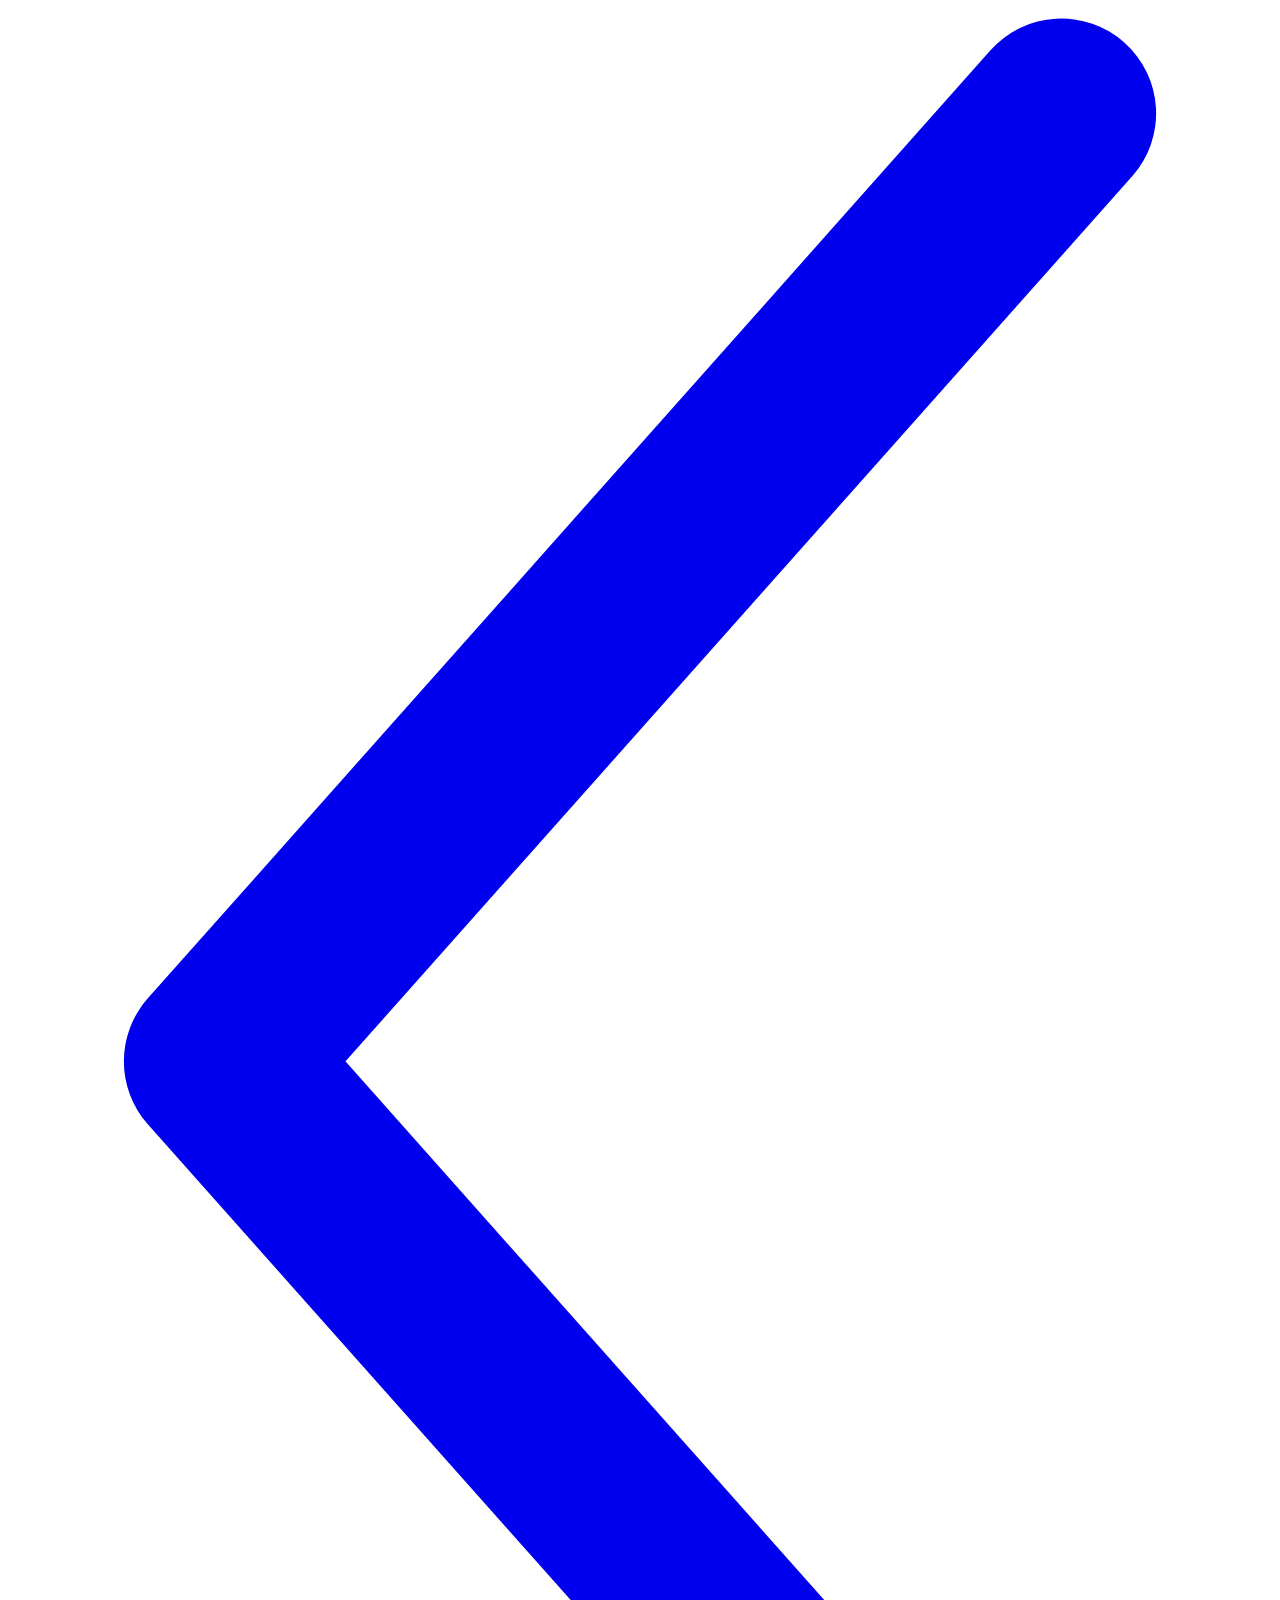
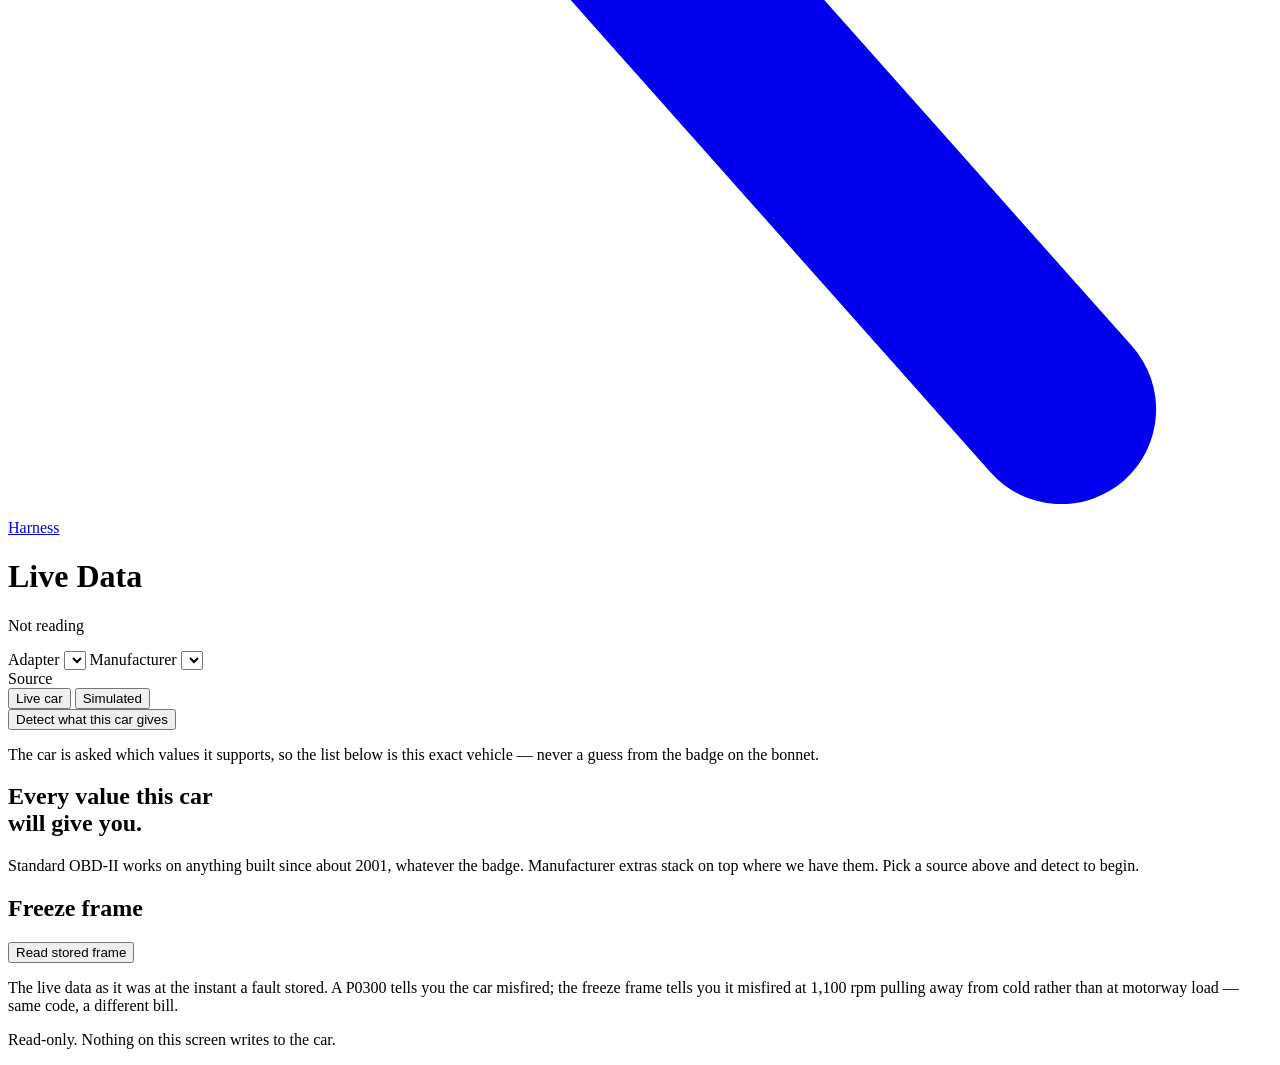
==== frontend/live.html @ b5c5eb15 "Checkpoint: concurrent session work-in-progress A save point, not a reviewed change. This sweeps up " ====
<!doctype html>
<html lang="en-GB">
<head>
<meta charset="utf-8" />
<meta name="viewport" content="width=device-width, initial-scale=1, viewport-fit=cover" />
<title>Live Data — Car Harness</title>
<meta name="theme-color" content="#000000" />
<link rel="manifest" href="/manifest.webmanifest" />
<link rel="icon" href="/icons/icon-192.png" />
<link rel="stylesheet" href="/live.css" />
<script>document.documentElement.classList.add('js')</script>
</head>
<body>

<header class="bar" id="bar">
  <div class="bar__inner">
    <a class="bar__back" href="/index.html" aria-label="Back to Car Harness">
      <svg viewBox="0 0 12 20" aria-hidden="true" focusable="false"><path d="M10 1 2 10l8 9" fill="none" stroke="currentColor" stroke-width="1.8" stroke-linecap="round" stroke-linejoin="round"/></svg>
      <span>Harness</span>
    </a>
    <h1 class="bar__title">Live Data</h1>
    <p class="bar__status" id="status" role="status" aria-live="polite">
      <span class="dot" id="status-dot" data-state="idle"></span>
      <span id="status-text">Not reading</span>
    </p>
  </div>
</header>

<main>

  <!-- ---------------------------------------------------------------- setup -->
  <section class="setup" aria-label="Connection">
    <div class="wrap">
      <div class="setup__grid">
        <label class="field">
          <span class="field__label">Adapter</span>
          <select id="adapter" class="select"></select>
        </label>
        <label class="field">
          <span class="field__label">Manufacturer</span>
          <select id="brand" class="select"></select>
        </label>
        <div class="field">
          <span class="field__label">Source</span>
          <div class="segmented" role="radiogroup" aria-label="Data source">
            <button type="button" class="segmented__opt is-on" data-mode="real" role="radio" aria-checked="true">Live car</button>
            <button type="button" class="segmented__opt" data-mode="sim" role="radio" aria-checked="false">Simulated</button>
          </div>
        </div>
        <div class="field field--go">
          <button type="button" class="btn btn--primary" id="detect">Detect what this car gives</button>
        </div>
      </div>
      <p class="setup__note" id="setup-note">
        The car is asked which values it supports, so the list below is this exact vehicle —
        never a guess from the badge on the bonnet.
      </p>
    </div>
  </section>

  <!-- ----------------------------------------------------------------- hero -->
  <section class="hero" id="hero">
    <div class="wrap">
      <h2 class="hero__title" data-reveal>Every value this car<br />will give you.</h2>
      <p class="hero__lede" data-reveal style="--d:120ms">
        Standard OBD-II works on anything built since about 2001, whatever the badge.
        Manufacturer extras stack on top where we have them. Pick a source above and
        detect to begin.
      </p>
    </div>
  </section>

  <!-- --------------------------------------------------------------- watching -->
  <section class="watch" id="watch" hidden aria-label="Values being watched">
    <div class="wrap">
      <div class="section-head">
        <h2 class="section-head__title">Watching</h2>
        <div class="section-head__tools">
          <p class="rate" id="rate"></p>
          <button type="button" class="btn btn--ghost" id="record">Record</button>
          <button type="button" class="btn btn--ghost" id="reset-holds">Reset min/max</button>
          <button type="button" class="btn btn--primary" id="stream">Start</button>
        </div>
      </div>
      <p class="cost" id="cost" hidden></p>
      <div class="gauges" id="gauges"></div>
      <p class="empty" id="watch-empty">
        Nothing selected yet. Choose values from the list below — over a Bluetooth dongle
        each one costs time, so a focused handful updates far faster than everything at once.
      </p>
    </div>
  </section>

  <!-- --------------------------------------------------------------- catalog -->
  <section class="catalog" id="catalog" hidden aria-label="All available values">
    <div class="wrap">
      <div class="section-head">
        <h2 class="section-head__title">Available on this car</h2>
        <p class="section-head__meta" id="catalog-meta"></p>
      </div>

      <div class="filters">
        <label class="search">
          <svg viewBox="0 0 16 16" aria-hidden="true" focusable="false"><circle cx="7" cy="7" r="5" fill="none" stroke="currentColor" stroke-width="1.6"/><path d="m11 11 4 4" fill="none" stroke="currentColor" stroke-width="1.6" stroke-linecap="round"/></svg>
          <input type="search" id="search" placeholder="Search values" aria-label="Search values" autocomplete="off" />
        </label>
        <div class="pills" id="group-pills" role="group" aria-label="Filter by group"></div>
      </div>

      <div id="channel-groups"></div>
    </div>
  </section>

  <!-- ----------------------------------------------------------- freeze frame -->
  <section class="freeze" id="freeze" aria-label="Freeze frame">
    <div class="wrap">
      <div class="section-head">
        <h2 class="section-head__title">Freeze frame</h2>
        <button type="button" class="btn btn--ghost" id="freeze-btn">Read stored frame</button>
      </div>
      <p class="freeze__lede">
        The live data as it was at the instant a fault stored. A P0300 tells you the car
        misfired; the freeze frame tells you it misfired at 1,100&nbsp;rpm pulling away from
        cold rather than at motorway load — same code, a different bill.
      </p>
      <div id="freeze-out"></div>
    </div>
  </section>

</main>

<footer class="foot">
  <div class="wrap">
    <p id="foot-note">Read-only. Nothing on this screen writes to the car.</p>
  </div>
</footer>

<script src="/live.js"></script>
</body>
</html>
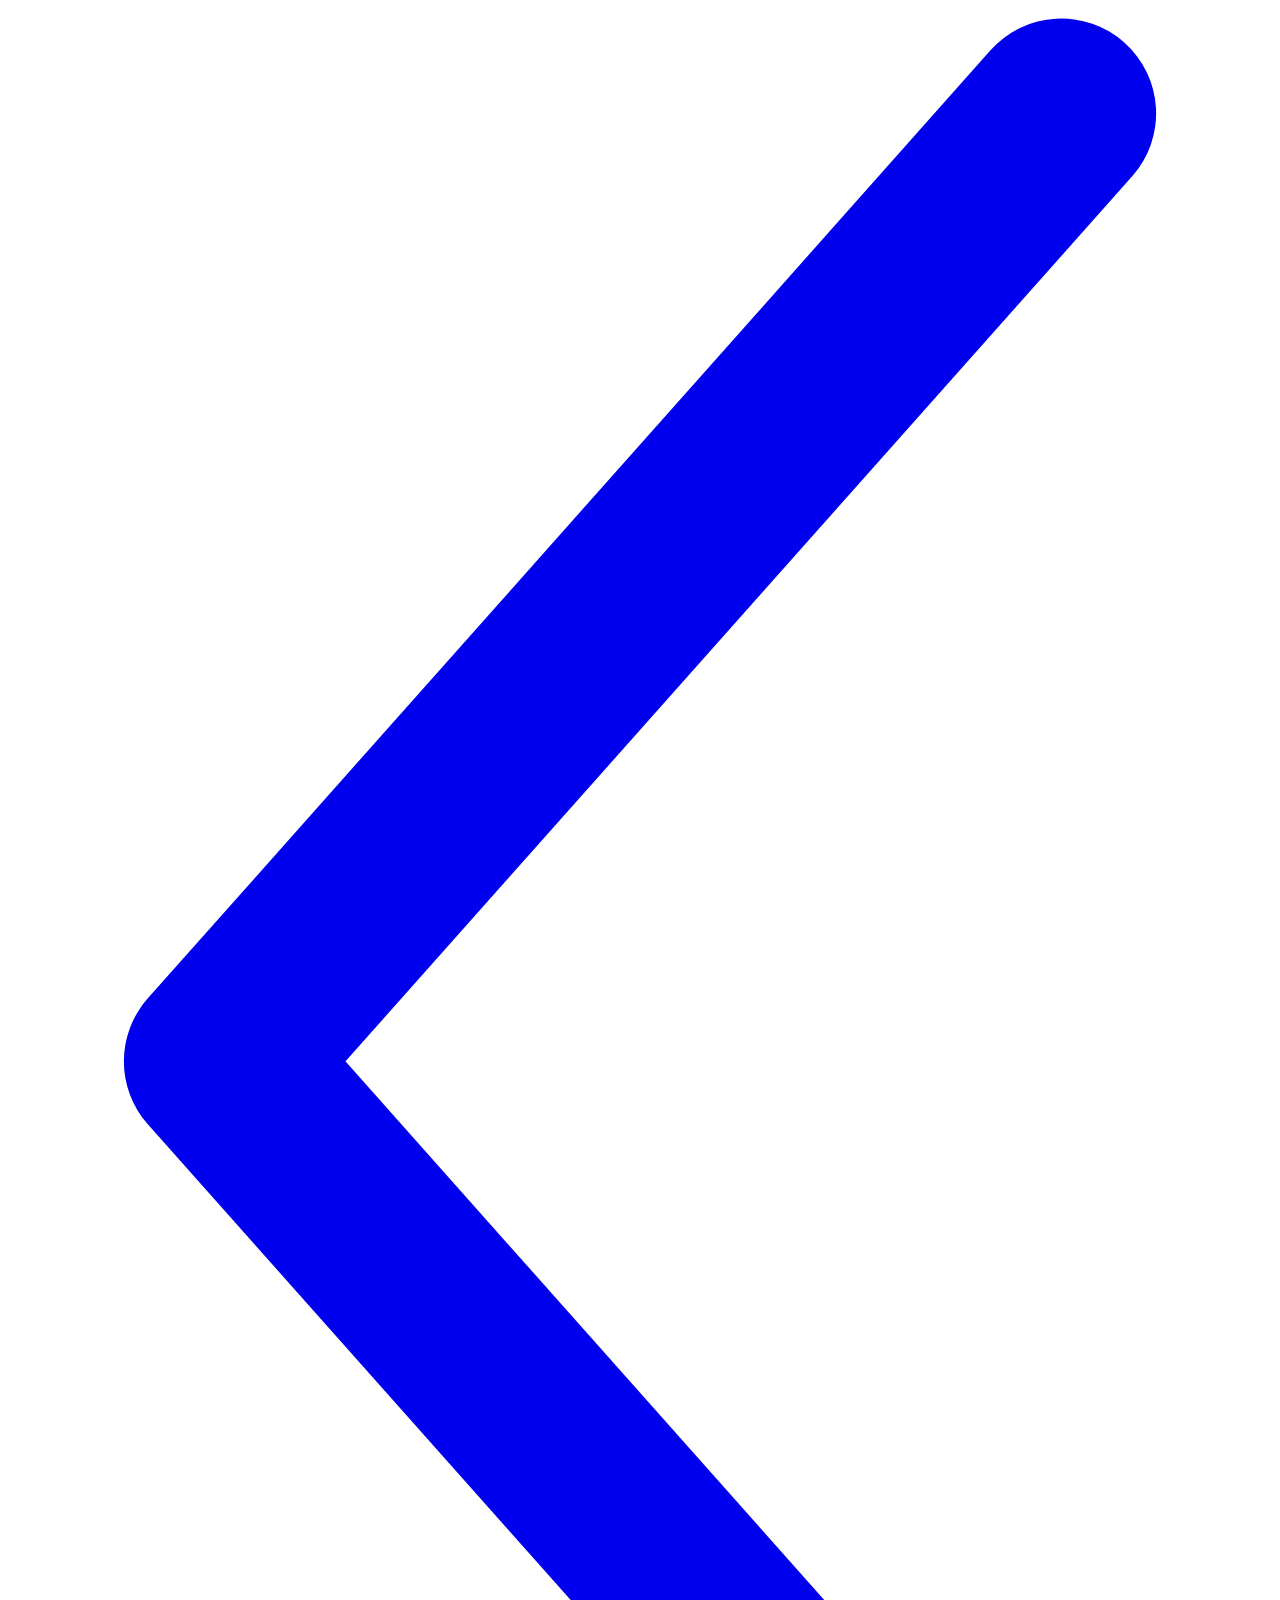
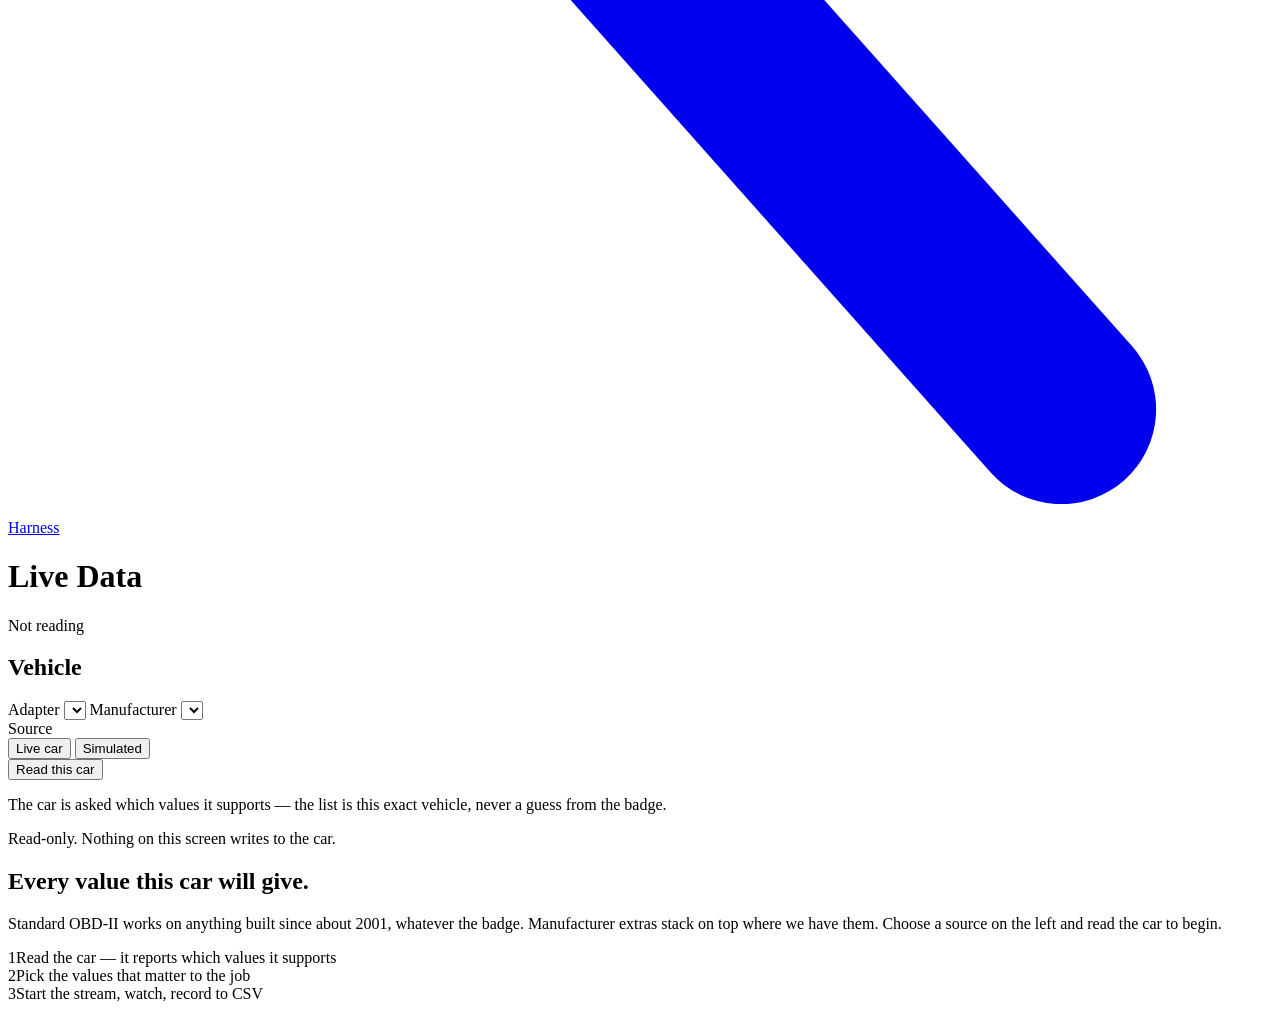
==== commit 87c191c8: "Live Data desktop: app-shell redesign -- sidebar sections, tile/list views The old page was a scroll" ====
--- a/frontend/live.html
+++ b/frontend/live.html
@@ -12,128 +12,133 @@
 </head>
 <body>
 
-<header class="bar" id="bar">
-  <div class="bar__inner">
-    <a class="bar__back" href="/index.html" aria-label="Back to Car Harness">
+<div class="shell">
+
+  <!-- ------------------------------------------------------------- header -->
+  <header class="top">
+    <a class="top__back" href="/index.html" aria-label="Back to Car Harness">
       <svg viewBox="0 0 12 20" aria-hidden="true" focusable="false"><path d="M10 1 2 10l8 9" fill="none" stroke="currentColor" stroke-width="1.8" stroke-linecap="round" stroke-linejoin="round"/></svg>
-      <span>Harness</span>
+      Harness
     </a>
-    <h1 class="bar__title">Live Data</h1>
-    <p class="bar__status" id="status" role="status" aria-live="polite">
-      <span class="dot" id="status-dot" data-state="idle"></span>
+    <span class="top__rule" aria-hidden="true"></span>
+    <h1 class="top__title">Live Data</h1>
+
+    <p class="status" id="status" role="status" aria-live="polite">
+      <span class="status__dot" id="status-dot" data-state="idle"></span>
       <span id="status-text">Not reading</span>
     </p>
-  </div>
-</header>
+    <p class="rate" id="rate"></p>
 
-<main>
+    <div class="top__actions">
+      <button type="button" class="btn btn--ghost" id="reset-holds" hidden>Reset min/max</button>
+      <button type="button" class="btn btn--ghost" id="record" hidden>
+        <span class="rec-dot" aria-hidden="true"></span>Record
+      </button>
+      <button type="button" class="btn btn--primary" id="stream" hidden>Start</button>
+    </div>
+  </header>
 
-  <!-- ---------------------------------------------------------------- setup -->
-  <section class="setup" aria-label="Connection">
-    <div class="wrap">
-      <div class="setup__grid">
-        <label class="field">
-          <span class="field__label">Adapter</span>
-          <select id="adapter" class="select"></select>
-        </label>
-        <label class="field">
-          <span class="field__label">Manufacturer</span>
-          <select id="brand" class="select"></select>
-        </label>
-        <div class="field">
-          <span class="field__label">Source</span>
-          <div class="segmented" role="radiogroup" aria-label="Data source">
-            <button type="button" class="segmented__opt is-on" data-mode="real" role="radio" aria-checked="true">Live car</button>
-            <button type="button" class="segmented__opt" data-mode="sim" role="radio" aria-checked="false">Simulated</button>
-          </div>
-        </div>
-        <div class="field field--go">
-          <button type="button" class="btn btn--primary" id="detect">Detect what this car gives</button>
+  <!-- ------------------------------------------------------------ sidebar -->
+  <aside class="side">
+
+    <section class="conn" aria-label="Connection">
+      <h2 class="side__label">Vehicle</h2>
+      <label class="field">
+        <span class="field__label">Adapter</span>
+        <select id="adapter" class="select"></select>
+      </label>
+      <label class="field">
+        <span class="field__label">Manufacturer</span>
+        <select id="brand" class="select"></select>
+      </label>
+      <div class="field">
+        <span class="field__label">Source</span>
+        <div class="segmented" role="radiogroup" aria-label="Data source">
+          <button type="button" class="segmented__opt is-on" data-mode="real" role="radio" aria-checked="true">Live car</button>
+          <button type="button" class="segmented__opt" data-mode="sim" role="radio" aria-checked="false">Simulated</button>
         </div>
       </div>
-      <p class="setup__note" id="setup-note">
-        The car is asked which values it supports, so the list below is this exact vehicle —
-        never a guess from the badge on the bonnet.
-      </p>
-    </div>
-  </section>
+      <button type="button" class="btn btn--primary btn--block" id="detect">Read this car</button>
+      <p class="conn__note" id="setup-note">The car is asked which values it supports — the list is this exact vehicle, never a guess from the badge.</p>
+    </section>
 
-  <!-- ----------------------------------------------------------------- hero -->
-  <section class="hero" id="hero">
-    <div class="wrap">
-      <h2 class="hero__title" data-reveal>Every value this car<br />will give you.</h2>
-      <p class="hero__lede" data-reveal style="--d:120ms">
-        Standard OBD-II works on anything built since about 2001, whatever the badge.
-        Manufacturer extras stack on top where we have them. Pick a source above and
-        detect to begin.
-      </p>
-    </div>
-  </section>
+    <nav class="nav" id="nav" hidden aria-label="Live data sections">
+      <h2 class="side__label">Sections</h2>
+      <div id="nav-items"></div>
+    </nav>
 
-  <!-- --------------------------------------------------------------- watching -->
-  <section class="watch" id="watch" hidden aria-label="Values being watched">
-    <div class="wrap">
+    <p class="side__foot">Read-only. Nothing on this screen writes to the car.</p>
+  </aside>
+
+  <!-- --------------------------------------------------------------- main -->
+  <main class="main" id="main">
+
+    <!-- pre-detect state -->
+    <section class="welcome" id="welcome">
+      <div class="welcome__inner">
+        <h2 class="welcome__title" data-reveal>Every value this car will&nbsp;give.</h2>
+        <p class="welcome__lede" data-reveal style="--d:120ms">
+          Standard OBD-II works on anything built since about 2001, whatever the badge.
+          Manufacturer extras stack on top where we have them. Choose a source on the
+          left and read the car to begin.
+        </p>
+        <div class="welcome__points" data-reveal style="--d:240ms">
+          <div class="point"><span class="point__n">1</span>Read the car — it reports which values it supports</div>
+          <div class="point"><span class="point__n">2</span>Pick the values that matter to the job</div>
+          <div class="point"><span class="point__n">3</span>Start the stream, watch, record to CSV</div>
+        </div>
+      </div>
+    </section>
+
+    <!-- watching dashboard -->
+    <section class="watch" id="watch" hidden aria-label="Values being watched">
       <div class="section-head">
-        <h2 class="section-head__title">Watching</h2>
+        <h2 class="section-head__title">Watching<span class="section-head__count" id="watch-count"></span></h2>
         <div class="section-head__tools">
-          <p class="rate" id="rate"></p>
-          <button type="button" class="btn btn--ghost" id="record">Record</button>
-          <button type="button" class="btn btn--ghost" id="reset-holds">Reset min/max</button>
-          <button type="button" class="btn btn--primary" id="stream">Start</button>
+          <div class="segmented segmented--small" role="radiogroup" aria-label="View">
+            <button type="button" class="segmented__opt is-on" data-view="tiles" role="radio" aria-checked="true">Tiles</button>
+            <button type="button" class="segmented__opt" data-view="list" role="radio" aria-checked="false">List</button>
+          </div>
         </div>
       </div>
       <p class="cost" id="cost" hidden></p>
       <div class="gauges" id="gauges"></div>
+      <div class="wtable" id="wtable" hidden></div>
       <p class="empty" id="watch-empty">
-        Nothing selected yet. Choose values from the list below — over a Bluetooth dongle
-        each one costs time, so a focused handful updates far faster than everything at once.
+        Nothing selected yet. Choose values below — over a Bluetooth dongle each one costs
+        time, so a focused handful updates far faster than everything at once.
       </p>
-    </div>
-  </section>
+    </section>
 
-  <!-- --------------------------------------------------------------- catalog -->
-  <section class="catalog" id="catalog" hidden aria-label="All available values">
-    <div class="wrap">
+    <!-- catalog -->
+    <section class="catalog" id="catalog" hidden aria-label="All available values">
       <div class="section-head">
-        <h2 class="section-head__title">Available on this car</h2>
+        <h2 class="section-head__title" id="catalog-title">All values</h2>
         <p class="section-head__meta" id="catalog-meta"></p>
       </div>
+      <label class="search">
+        <svg viewBox="0 0 16 16" aria-hidden="true" focusable="false"><circle cx="7" cy="7" r="5" fill="none" stroke="currentColor" stroke-width="1.6"/><path d="m11 11 4 4" fill="none" stroke="currentColor" stroke-width="1.6" stroke-linecap="round"/></svg>
+        <input type="search" id="search" placeholder="Search values" aria-label="Search values" autocomplete="off" />
+      </label>
+      <div id="channel-groups"></div>
+    </section>
 
-      <div class="filters">
-        <label class="search">
-          <svg viewBox="0 0 16 16" aria-hidden="true" focusable="false"><circle cx="7" cy="7" r="5" fill="none" stroke="currentColor" stroke-width="1.6"/><path d="m11 11 4 4" fill="none" stroke="currentColor" stroke-width="1.6" stroke-linecap="round"/></svg>
-          <input type="search" id="search" placeholder="Search values" aria-label="Search values" autocomplete="off" />
-        </label>
-        <div class="pills" id="group-pills" role="group" aria-label="Filter by group"></div>
-      </div>
-
-      <div id="channel-groups"></div>
-    </div>
-  </section>
-
-  <!-- ----------------------------------------------------------- freeze frame -->
-  <section class="freeze" id="freeze" aria-label="Freeze frame">
-    <div class="wrap">
+    <!-- freeze frame -->
+    <section class="freeze" id="freeze" hidden aria-label="Freeze frame">
       <div class="section-head">
         <h2 class="section-head__title">Freeze frame</h2>
         <button type="button" class="btn btn--ghost" id="freeze-btn">Read stored frame</button>
       </div>
       <p class="freeze__lede">
-        The live data as it was at the instant a fault stored. A P0300 tells you the car
-        misfired; the freeze frame tells you it misfired at 1,100&nbsp;rpm pulling away from
-        cold rather than at motorway load — same code, a different bill.
+        The live data as it was at the instant a fault stored. A P0300 says the car misfired;
+        the freeze frame says it misfired at 1,100&nbsp;rpm pulling away from cold rather than
+        at motorway load — same code, a different bill.
       </p>
       <div id="freeze-out"></div>
-    </div>
-  </section>
+    </section>
 
-</main>
-
-<footer class="foot">
-  <div class="wrap">
-    <p id="foot-note">Read-only. Nothing on this screen writes to the car.</p>
-  </div>
-</footer>
+  </main>
+</div>
 
 <script src="/live.js"></script>
 </body>
